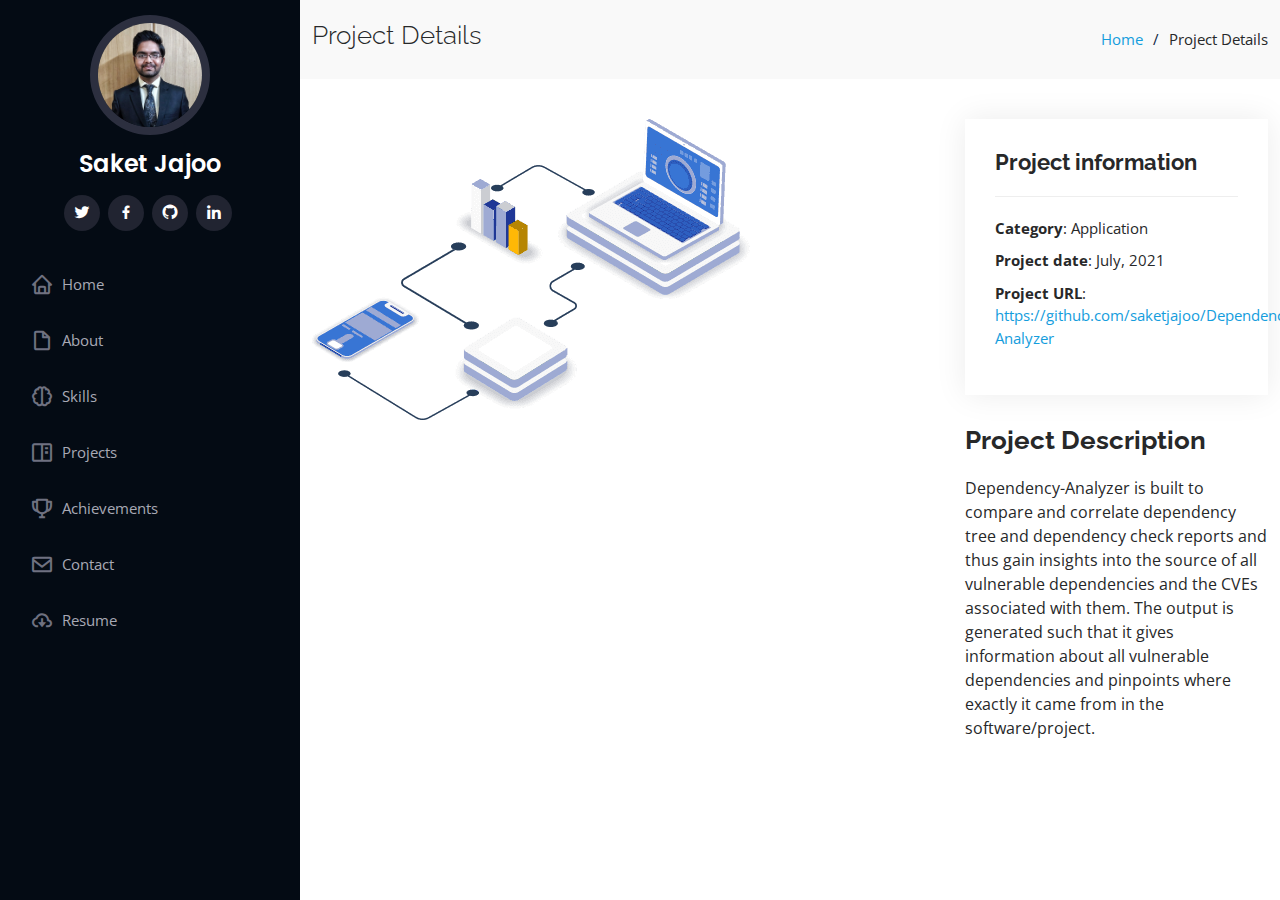
==== projects/dependency_analyzer.html @ 1fc67181 "Initial Commit" ====
<!DOCTYPE html>
<html lang="en">

<head>
  <meta charset="utf-8">
  <meta content="width=device-width, initial-scale=1.0" name="viewport">

  <title>Dependency Analyzer</title>

  <link href="../assets/img/SJ.png" rel="icon">

  <link href="https://fonts.googleapis.com/css?family=Open+Sans:300,300i,400,400i,600,600i,700,700i|Raleway:300,300i,400,400i,500,500i,600,600i,700,700i|Poppins:300,300i,400,400i,500,500i,600,600i,700,700i" rel="stylesheet">

  <link href="../assets/vendor/aos/aos.css" rel="stylesheet">
  <link href="../assets/vendor/bootstrap/css/bootstrap.min.css" rel="stylesheet">
  <link href="../assets/vendor/bootstrap-icons/bootstrap-icons.css" rel="stylesheet">
  <link href="../assets/vendor/boxicons/css/boxicons.min.css" rel="stylesheet">
  <link href="../assets/vendor/glightbox/css/glightbox.min.css" rel="stylesheet">
  <link href="../assets/vendor/swiper/swiper-bundle.min.css" rel="stylesheet">

  <link href="../assets/css/style.css" rel="stylesheet">

</head>

<body>

  <i class="bi bi-list mobile-nav-toggle d-xl-none"></i>

  <header id="header">
    <div class="d-flex flex-column">

        <div class="profile">
          <img src="../assets/img/profile-img.jpg" alt="" class="img-fluid rounded-circle">
          <h1 class="text-light"><a href="../index.html">Saket Jajoo</a></h1>
          <div class="social-links mt-3 text-center">
            <a href="https://twitter.com/saket_jajoo" class="twitter" target="_blank"><i class="bx bxl-twitter"></i></a>
            <a href="https://facebook.com/saketjajoo/" class="facebook" target="_blank"><i class="bx bxl-facebook"></i></a>
            <a href="https://github.com/saketjajoo" class="github" target="_blank"><i class="bx bxl-github"></i></a>
            <a href="https://linkedin.com/in/saketjajoo/" class="linkedin" target="_blank"><i class="bx bxl-linkedin"></i></a>
          </div>
        </div>

        <nav id="navbar" class="nav-menu navbar">
          <ul>
            <li><a href="../index.html#home" class="nav-link scrollto"><i class="bx bx-home"></i> <span>Home</span></a></li>
            <li><a href="../index.html#about" class="nav-link scrollto"><i class="bx bx-file-blank"></i> <span>About</span></a></li>
            <li><a href="../index.html#skills" class="nav-link scrollto"><i class="bx bx-brain"></i> <span>Skills</span></a></li>
            <li><a href="../index.html#projects" class="nav-link scrollto"><i class="bx bx-book-content"></i> <span>Projects</span></a></li>
            <li><a href="../index.html#achievements" class="nav-link scrollto"><i class="bx bx-trophy"></i> <span>Achievements</span></a></li>
            <li><a href="../index.html#contact" class="nav-link scrollto"><i class="bx bx-envelope"></i> <span>Contact</span></a></li>
            <li><a href="../Resume.pdf" class="nav-link scrollto" target="_blank"><i class='bx bx-cloud-download' ></i> <span>Resume</span></a></li>
          </ul>
        </nav>
    </div>
  </header>

  <main id="main">

    <section id="breadcrumbs" class="breadcrumbs">
      <div class="container">

        <div class="d-flex justify-content-between align-items-center">
          <h2>Project Details</h2>
          <ol>
            <li><a href="../index.html">Home</a></li>
            <li>Project Details</li>
          </ol>
        </div>

      </div>
    </section>

    <section id="portfolio-details" class="portfolio-details">
      <div class="container">

        <div class="row gy-4">

          <div class="col-lg-8">
            <div class="portfolio-details-slider swiper-container">
              <div class="swiper-wrapper align-items-center">

                <div>
                  <img src="../assets/img/portfolio/dependencies.jpg" alt="">
                </div>

              </div>
              <div class="swiper-pagination"></div>
            </div>
          </div>

          <div class="col-lg-4">
            <div class="portfolio-info">
              <h3>Project information</h3>
              <ul>
                <li><strong>Category</strong>: Application</li>
                <li><strong>Project date</strong>: July, 2021</li>
                <li><strong>Project URL</strong>: <a href="https://github.com/saketjajoo/Dependency-Analyzer" target="_blank">https://github.com/saketjajoo/Dependency-Analyzer</a></li>
              </ul>
            </div>
            <div class="portfolio-description">
              <h2>Project Description</h2>
              <p>
                  Dependency-Analyzer is built to compare and correlate dependency tree and dependency check reports and thus gain insights into the source of all vulnerable dependencies and the CVEs associated with them. The output is generated such that it gives information about all vulnerable dependencies and pinpoints where exactly it came from in the software/project.
              </p>
            </div>
          </div>

        </div>

      </div>
    </section>

  </main>

  <a href="#" class="back-to-top d-flex align-items-center justify-content-center"><i class="bi bi-arrow-up-short"></i></a>

  <script src="../assets/vendor/aos/aos.js"></script>
  <script src="../assets/vendor/bootstrap/js/bootstrap.bundle.min.js"></script>
  <script src="../assets/vendor/glightbox/js/glightbox.min.js"></script>
  <script src="../assets/vendor/isotope-layout/isotope.pkgd.min.js"></script>
  <script src="../assets/vendor/php-email-form/validate.js"></script>
  <script src="../assets/vendor/purecounter/purecounter.js"></script>
  <script src="../assets/vendor/swiper/swiper-bundle.min.js"></script>
  <script src="../assets/vendor/typed.js/typed.min.js"></script>
  <script src="../assets/vendor/waypoints/noframework.waypoints.js"></script>

  <script src="../assets/js/main.js"></script>

</body>

</html>
---- assets/css/style.css ----
body {
  font-family: "Open Sans", sans-serif;
  color: #272829;
}

a {
  color: #149ddd;
  text-decoration: none;
}

a:hover {
  color: #37b3ed;
  text-decoration: none;
}

h1, h2, h3, h4, h5, h6 {
  font-family: "Raleway", sans-serif;
}



.back-to-top {
  position: fixed;
  visibility: hidden;
  opacity: 0;
  right: 15px;
  bottom: 15px;
  z-index: 996;
  background: #149ddd;
  width: 40px;
  height: 40px;
  border-radius: 50px;
  transition: all 0.4s;
}

.back-to-top i {
  font-size: 28px;
  color: #fff;
  line-height: 0;
}

.back-to-top:hover {
  background: #2eafec;
  color: #fff;
}

.back-to-top.active {
  visibility: visible;
  opacity: 1;
}


#header {
  position: fixed;
  top: 0;
  left: 0;
  bottom: 0;
  width: 300px;
  transition: all ease-in-out 0.5s;
  z-index: 9997;
  transition: all 0.5s;
  padding: 0 15px;
  background: #040b14;
  overflow-y: auto;
}

#header .profile img {
  margin: 15px auto;
  display: block;
  width: 120px;
  border: 8px solid #2c2f3f;
}

#header .profile h1 {
  font-size: 24px;
  margin: 0;
  padding: 0;
  font-weight: 600;
  -moz-text-align-last: center;
  text-align-last: center;
  font-family: "Poppins", sans-serif;
}

#header .profile h1 a, #header .profile h1 a:hover {
  color: #fff;
  text-decoration: none;
}

#header .profile .social-links a {
  font-size: 18px;
  display: inline-block;
  background: #212431;
  color: #fff;
  line-height: 1;
  padding: 8px 0;
  margin-right: 4px;
  border-radius: 50%;
  text-align: center;
  width: 36px;
  height: 36px;
  transition: 0.3s;
}

#header .profile .social-links a:hover {
  background: #149ddd;
  color: #fff;
  text-decoration: none;
}

#main {
  margin-left: 300px;
}

@media (max-width: 1199px) {
  #header {
    left: -300px;
  }
  #main {
    margin-left: 0;
  }
}


.nav-menu {
  padding: 30px 0 0 0;
}

.nav-menu * {
  margin: 0;
  padding: 0;
  list-style: none;
}

.nav-menu > ul > li {
  position: relative;
  white-space: nowrap;
}

.nav-menu a, .nav-menu a:focus {
  display: flex;
  align-items: center;
  color: #a8a9b4;
  padding: 12px 15px;
  margin-bottom: 8px;
  transition: 0.3s;
  font-size: 15px;
}

.nav-menu a i, .nav-menu a:focus i {
  font-size: 24px;
  padding-right: 8px;
  color: #6f7180;
}

.nav-menu a:hover, .nav-menu .active, .nav-menu .active:focus, .nav-menu li:hover > a {
  text-decoration: none;
  color: #fff;
}

.nav-menu a:hover i, .nav-menu .active i, .nav-menu .active:focus i, .nav-menu li:hover > a i {
  color: #149ddd;
}


.mobile-nav-toggle {
  position: fixed;
  right: 15px;
  top: 15px;
  z-index: 9998;
  border: 0;
  font-size: 24px;
  transition: all 0.4s;
  outline: none !important;
  background-color: #149ddd;
  color: #fff;
  width: 40px;
  height: 40px;
  display: inline-flex;
  align-items: center;
  justify-content: center;
  line-height: 0;
  border-radius: 50px;
  cursor: pointer;
}

.mobile-nav-active {
  overflow: hidden;
}

.mobile-nav-active #header {
  left: 0;
}


section {
  padding: 60px 0;
  overflow: hidden;
}

.section-bg {
  background: #f5f8fd;
}

.section-title {
  padding-bottom: 30px;
}

.section-title h2 {
  font-size: 32px;
  font-weight: bold;
  margin-bottom: 20px;
  padding-bottom: 20px;
  position: relative;
  color: #173b6c;
}

.section-title h2::after {
  content: '';
  position: absolute;
  display: block;
  width: 50px;
  height: 3px;
  background: #149ddd;
  bottom: 0;
  left: 0;
}

.section-title p {
  margin-bottom: 0;
}


.home .content h3 {
  font-weight: 700;
  font-size: 26px;
  color: #173b6c;
}

.home .content ul {
  list-style: none;
  padding: 0;
}

.home .content ul li {
  margin-bottom: 20px;
  display: flex;
  align-items: center;
}

.home .content ul strong {
  margin-right: 10px;
}

.home .content ul i {
  font-size: 16px;
  margin-right: 5px;
  color: #149ddd;
  line-height: 0;
}

.home .content p:last-child {
  margin-bottom: 0;
}


.skills .progress{
    font-size: 50px;
}

.skills .progress {
  height: 130px;
  display: block;
  background: none;
  border-radius: 0;
}

.skills .progress .skill {
  padding: 0;
  margin: 0 0 6px 0;
  text-transform: uppercase;
  display: block;
  font-weight: 600;
  font-family: "Poppins", sans-serif;
  color: #050d18;
}

.skills .progress .skill .val {
  float: right;
  font-style: normal;
}

.skills .progress-bar-wrap {
  background: #dce8f8;
  height: 10px;
}

.skills .progress-bar {
  width: 1px;
  height: 10px;
  transition: .9s;
  background-color: #149ddd;
}


.about .about-title {
  font-size: 26px;
  font-weight: 700;
  margin-top: 20px;
  margin-bottom: 20px;
  color: #050d18;
}

.about .about-item {
  padding: 0 0 20px 20px;
  margin-top: -2px;
  border-left: 2px solid #1f5297;
  position: relative;
}

.about .about-item h4 {
  line-height: 25px;
  font-size: 18px;
  font-weight: 600;
  font-family: "Poppins", sans-serif;
  color: #050d18;
  margin-bottom: 10px;
}

.about .about-item h5 {
  font-size: 16px;
  background: #e4edf9;
  padding: 5px 15px;
  display: inline-block;
  font-weight: 600;
  margin-bottom: 10px;
}

.about .about-item ul {
  padding-left: 20px;
}

.about .about-item ul li {
  padding-bottom: 10px;
}

.resume .resume-item:last-child {
  padding-bottom: 0;
}

.about .about-item::before {
  content: "";
  position: absolute;
  width: 16px;
  height: 16px;
  border-radius: 50px;
  left: -9px;
  top: 0;
  background: #fff;
  border: 2px solid #1f5297;
}


.portfolio .portfolio-item {
  margin-bottom: 30px;
}

.portfolio #portfolio-flters {
  padding: 0;
  margin: 0 auto 35px auto;
  list-style: none;
  text-align: center;
  background: #fff;
  border-radius: 50px;
  padding: 2px 15px;
}

.portfolio #portfolio-flters li {
  cursor: pointer;
  display: inline-block;
  padding: 10px 15px 8px 15px;
  font-size: 14px;
  font-weight: 600;
  line-height: 1;
  text-transform: uppercase;
  color: #272829;
  margin-bottom: 5px;
  transition: all 0.3s ease-in-out;
}

.portfolio #portfolio-flters li:hover, .portfolio #portfolio-flters li.filter-active {
  color: #149ddd;
}

.portfolio #portfolio-flters li:last-child {
  margin-right: 0;
}

.portfolio .portfolio-wrap {
  transition: 0.3s;
  position: relative;
  overflow: hidden;
  z-index: 1;
}

.portfolio .portfolio-wrap::before {
  content: "";
  background: rgba(255, 255, 255, 0.5);
  position: absolute;
  left: 0;
  right: 0;
  top: 0;
  bottom: 0;
  transition: all ease-in-out 0.3s;
  z-index: 2;
  opacity: 0;
}

.portfolio .portfolio-wrap .portfolio-links {
  opacity: 1;
  left: 0;
  right: 0;
  bottom: -60px;
  z-index: 3;
  position: absolute;
  transition: all ease-in-out 0.3s;
  display: flex;
  justify-content: center;
}

.portfolio .portfolio-wrap .portfolio-links a {
  color: #fff;
  font-size: 28px;
  text-align: center;
  background: rgba(20, 157, 221, 0.75);
  transition: 0.3s;
  width: 50%;
}

.portfolio .portfolio-wrap .portfolio-links a:hover {
  background: rgba(20, 157, 221, 0.95);
}

.portfolio .portfolio-wrap .portfolio-links a + a {
  border-left: 1px solid #37b3ed;
}

.portfolio .portfolio-wrap:hover::before {
  top: 0;
  left: 0;
  right: 0;
  bottom: 0;
  opacity: 1;
}

.portfolio .portfolio-wrap:hover .portfolio-links {
  opacity: 1;
  bottom: 0;
}


.portfolio-details {
  padding-top: 40px;
}

.portfolio-details .portfolio-details-slider img {
  width: 100%;
}

.portfolio-details .portfolio-details-slider .swiper-pagination {
  margin-top: 20px;
  position: relative;
}

.portfolio-details .portfolio-details-slider .swiper-pagination .swiper-pagination-bullet {
  width: 12px;
  height: 12px;
  background-color: #fff;
  opacity: 1;
  border: 1px solid #149ddd;
}

.portfolio-details .portfolio-details-slider .swiper-pagination .swiper-pagination-bullet-active {
  background-color: #149ddd;
}

.portfolio-details .portfolio-info {
  padding: 30px;
  box-shadow: 0px 0 30px rgba(5, 13, 24, 0.08);
}

.portfolio-details .portfolio-info h3 {
  font-size: 22px;
  font-weight: 700;
  margin-bottom: 20px;
  padding-bottom: 20px;
  border-bottom: 1px solid #eee;
}

.portfolio-details .portfolio-info ul {
  list-style: none;
  padding: 0;
  font-size: 15px;
}

.portfolio-details .portfolio-info ul li + li {
  margin-top: 10px;
}

.portfolio-details .portfolio-description {
  padding-top: 30px;
}

.portfolio-details .portfolio-description h2 {
  font-size: 26px;
  font-weight: 700;
  margin-bottom: 20px;
}

.portfolio-details .portfolio-description p {
  padding: 0;
}


.achievements .icon-box {
  margin-bottom: 20px;
}

.achievements .icon {
  float: left;
  display: flex;
  align-items: center;
  justify-content: center;
  width: 54px;
  height: 54px;
  background: #149ddd;
  border-radius: 50%;
  transition: 0.5s;
  border: 1px solid #149ddd;
}

.achievements .icon i {
  color: #fff;
  font-size: 24px;
  line-height: 0;
}

.achievements .icon-box:hover .icon {
  background: #fff;
}

.achievements .icon-box:hover .icon i {
  color: #149ddd;
}

.achievements .title {
  margin-left: 80px;
  font-weight: 700;
  margin-bottom: 15px;
  font-size: 18px;
}

.achievements .title a {
  color: #343a40;
}

.achievements .title a:hover {
  color: #149ddd;
}

.achievements .description {
  margin-left: 80px;
  line-height: 24px;
  font-size: 14px;
}


.contact {
  padding-bottom: 130px;
}

.contact .info {
  padding: 30px;
  background: #fff;
  width: 100%;
  box-shadow: 0 0 24px 0 rgba(0, 0, 0, 0.12);
}

.contact .info i {
  font-size: 20px;
  color: #149ddd;
  float: left;
  width: 44px;
  height: 44px;
  background: #dff3fc;
  display: flex;
  justify-content: center;
  align-items: center;
  border-radius: 50px;
  transition: all 0.3s ease-in-out;
}

.contact .info h4 {
  padding: 0 0 0 60px;
  font-size: 22px;
  font-weight: 600;
  margin-bottom: 5px;
  color: #050d18;
}

.contact .info p {
  padding: 0 0 10px 60px;
  margin-bottom: 20px;
  font-size: 14px;
  color: #173b6c;
}

.contact .info .email p {
  padding-top: 5px;
}

.contact .info .social-links {
  padding-left: 60px;
}

.contact .info .social-links a {
  font-size: 18px;
  display: inline-block;
  background: #333;
  color: #fff;
  line-height: 1;
  padding: 8px 0;
  border-radius: 50%;
  text-align: center;
  width: 36px;
  height: 36px;
  transition: 0.3s;
  margin-right: 10px;
}

.contact .info .social-links a:hover {
  background: #149ddd;
  color: #fff;
}

.contact .info .email:hover i, .contact .info .address:hover i, .contact .info .phone:hover i {
  background: #149ddd;
  color: #fff;
}

.contact .form {
  width: 100%;
  padding: 30px;
  background: #fff;
  box-shadow: 0 0 24px 0 rgba(0, 0, 0, 0.12);
}

.contact .form .form-group {
  padding-bottom: 8px;
}

.contact .form .validate {
  display: none;
  color: red;
  margin: 0 0 15px 0;
  font-weight: 400;
  font-size: 13px;
}

.contact .form .error-message {
  display: none;
  color: #fff;
  background: #ed3c0d;
  text-align: left;
  padding: 15px;
  font-weight: 600;
}

.contact .form .error-message br + br {
  margin-top: 25px;
}

.contact .form .sent-message {
  display: none;
  color: #fff;
  background: #18d26e;
  text-align: center;
  padding: 15px;
  font-weight: 600;
}

.contact .form .loading {
  display: none;
  background: #fff;
  text-align: center;
  padding: 15px;
}

.contact .form .loading:before {
  content: "";
  display: inline-block;
  border-radius: 50%;
  width: 24px;
  height: 24px;
  margin: 0 10px -6px 0;
  border: 3px solid #18d26e;
  border-top-color: #eee;
  -webkit-animation: animate-loading 1s linear infinite;
  animation: animate-loading 1s linear infinite;
}

.contact .form .form-group {
  margin-bottom: 15px;
}

.contact .form label {
  padding-bottom: 8px;
}

.contact .form input, .contact .form textarea {
  border-radius: 0;
  box-shadow: none;
  font-size: 14px;
}

.contact .form input {
  height: 44px;
}

.contact .form textarea {
  padding: 10px 15px;
}

.contact .form button[type="submit"] {
  background: #149ddd;
  border: 0;
  padding: 10px 24px;
  color: #fff;
  transition: 0.4s;
  border-radius: 4px;
}

.contact .form button[type="submit"]:hover {
  background: #37b3ed;
}

@-webkit-keyframes animate-loading {
  0% {
    transform: rotate(0deg);
  }
  100% {
    transform: rotate(360deg);
  }
}

@keyframes animate-loading {
  0% {
    transform: rotate(0deg);
  }
  100% {
    transform: rotate(360deg);
  }
}


.breadcrumbs {
  padding: 20px 0;
  background: #f9f9f9;
}

.breadcrumbs h2 {
  font-size: 26px;
  font-weight: 300;
}

.breadcrumbs ol {
  display: flex;
  flex-wrap: wrap;
  list-style: none;
  padding: 0;
  margin: 0;
  font-size: 15px;
}

.breadcrumbs ol li + li {
  padding-left: 10px;
}

.breadcrumbs ol li + li::before {
  display: inline-block;
  padding-right: 10px;
  color: #0e2442;
  content: "/";
}

@media (max-width: 768px) {
  .breadcrumbs .d-flex {
    display: block !important;
  }
  .breadcrumbs ol {
    display: block;
  }
  .breadcrumbs ol li {
    display: inline-block;
  }
}
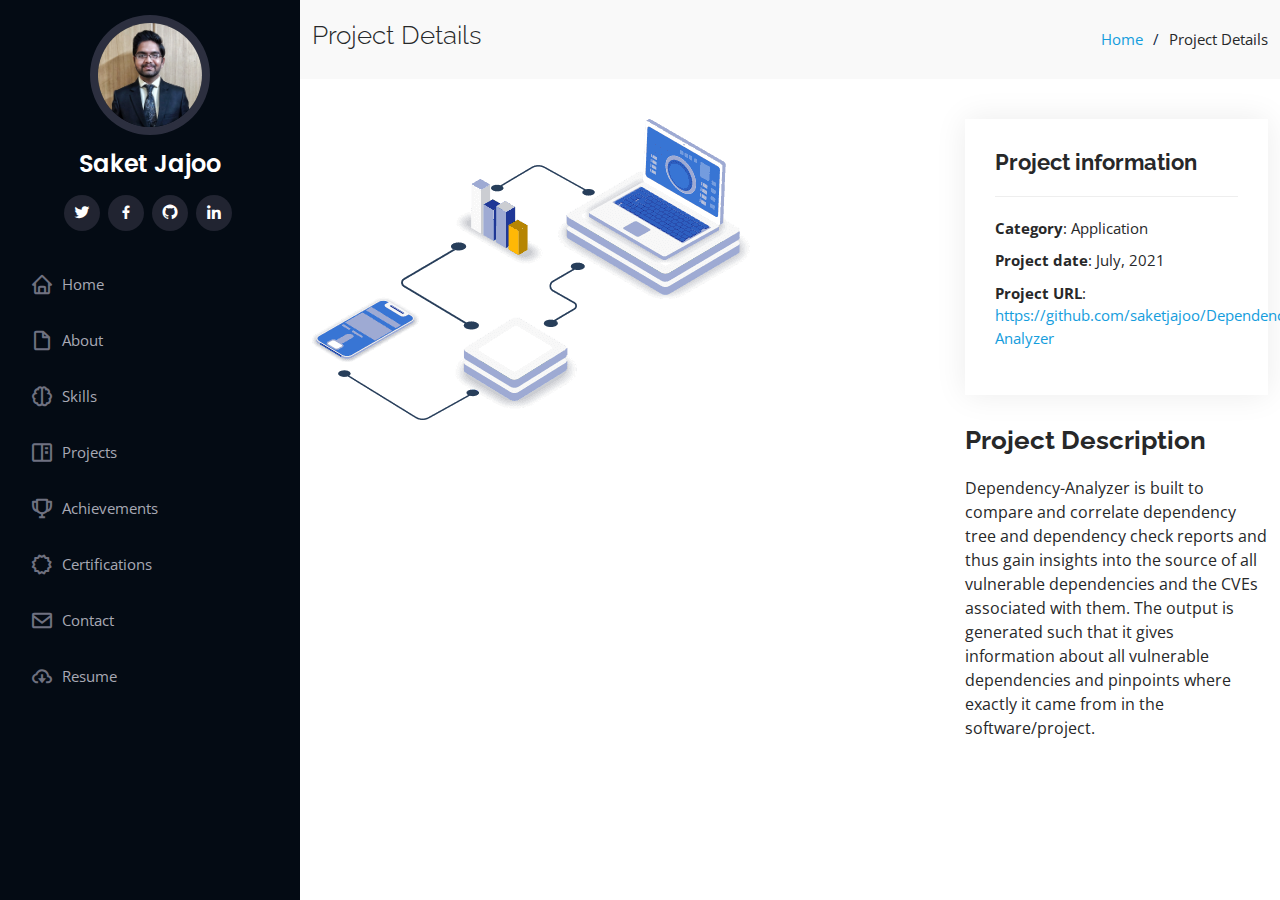
==== commit 49974bda: "Adding Certifications Section" ====
--- a/projects/dependency_analyzer.html
+++ b/projects/dependency_analyzer.html
@@ -19,6 +19,15 @@
   <link href="../assets/vendor/swiper/swiper-bundle.min.css" rel="stylesheet">
 
   <link href="../assets/css/style.css" rel="stylesheet">
+
+  <!-- Global site tag (gtag.js) - Google Analytics -->
+  <script async src="https://www.googletagmanager.com/gtag/js?id=G-H3FCGP6JFP"></script>
+  <script>
+      window.dataLayer = window.dataLayer || [];
+      function gtag(){dataLayer.push(arguments);}
+      gtag('js', new Date());
+      gtag('config', 'G-H3FCGP6JFP');
+  </script>
 
 </head>
 
@@ -47,6 +56,7 @@
             <li><a href="../index.html#skills" class="nav-link scrollto"><i class="bx bx-brain"></i> <span>Skills</span></a></li>
             <li><a href="../index.html#projects" class="nav-link scrollto"><i class="bx bx-book-content"></i> <span>Projects</span></a></li>
             <li><a href="../index.html#achievements" class="nav-link scrollto"><i class="bx bx-trophy"></i> <span>Achievements</span></a></li>
+            <li><a href="../index.html#certifications" class="nav-link scrollto"><i class="bx bx-certification"></i> <span>Certifications</span></a></li>
             <li><a href="../index.html#contact" class="nav-link scrollto"><i class="bx bx-envelope"></i> <span>Contact</span></a></li>
             <li><a href="../Resume.pdf" class="nav-link scrollto" target="_blank"><i class='bx bx-cloud-download' ></i> <span>Resume</span></a></li>
           </ul>
--- a/assets/css/style.css
+++ b/assets/css/style.css
@@ -573,6 +573,48 @@
   font-size: 14px;
 }
 
+.certifications .icon-box {
+  margin-bottom: 20px;
+}
+
+.certifications .icon {
+  float: left;
+  display: flex;
+  align-items: center;
+  justify-content: center;
+  width: 54px;
+  height: 54px;
+  border-radius: 50%;
+  transition: 0.5s;
+}
+
+.certifications .icon i {
+  /* color: #fff; */
+  font-size: 24px;
+  line-height: 0;
+}
+
+.certifications .title {
+  margin-left: 80px;
+  font-weight: 700;
+  margin-bottom: 15px;
+  font-size: 18px;
+}
+
+.certifications .title a {
+  color: #343a40;
+}
+
+.certifications .title a:hover {
+  color: #149ddd;
+}
+
+.certifications .description {
+  margin-left: 80px;
+  line-height: 24px;
+  font-size: 14px;
+}
+
 
 .contact {
   padding-bottom: 130px;
